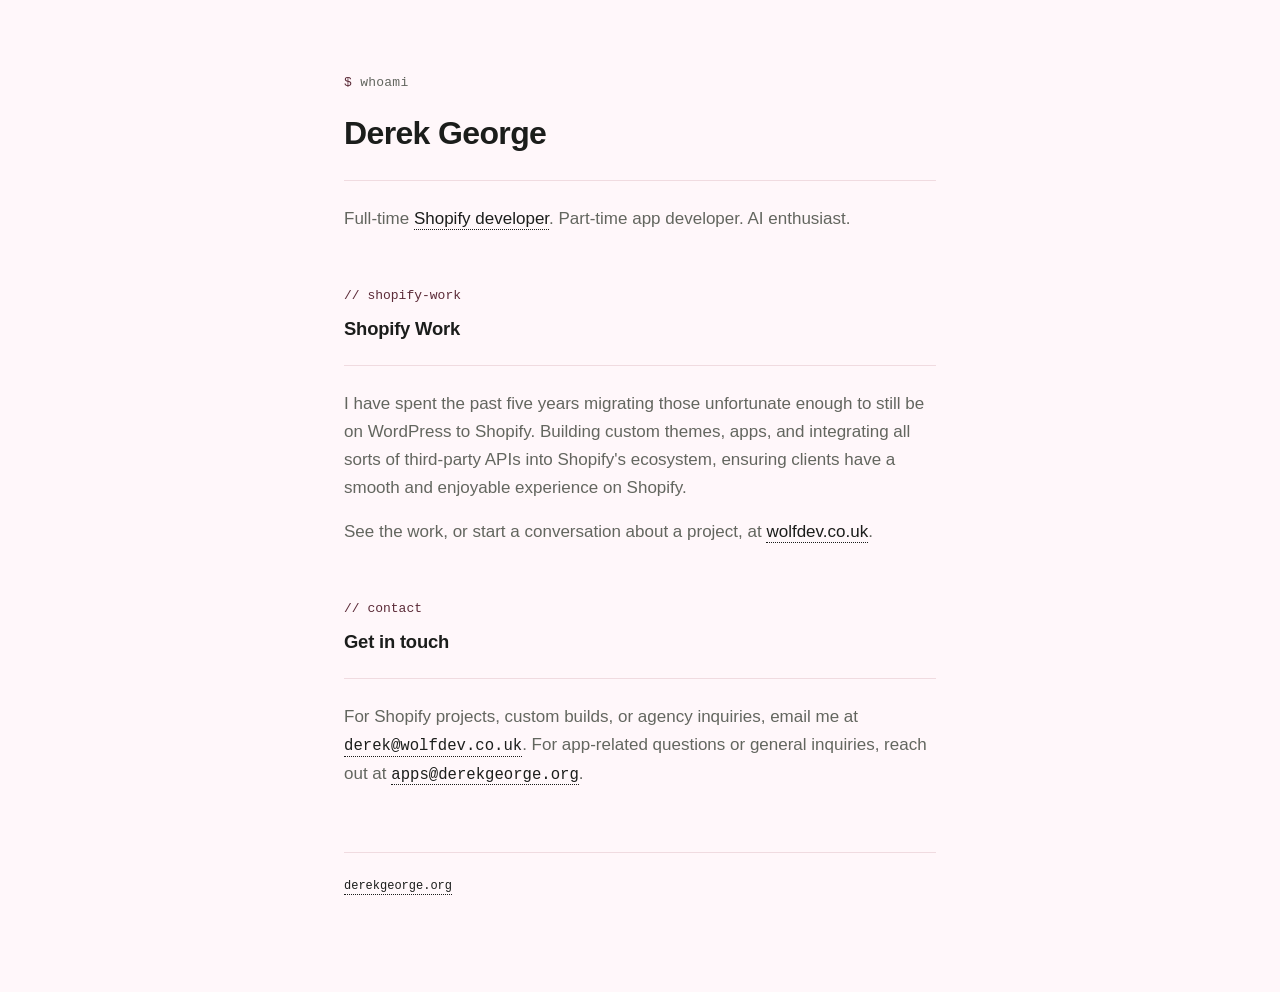
==== index.html @ c5f20470 "Add SEO metadata, icons, 404 page and site-wide consistency fixes Content and markup were already so" ====
<!doctype html>
<html lang="en-GB">
  <head>
    <meta charset="UTF-8" />
    <meta name="viewport" content="width=device-width, initial-scale=1.0" />
    <title>Derek George — Shopify &amp; App Developer</title>
    <meta
      name="description"
      content="Derek George — Shopify developer at Wolfdev, building custom themes, apps and third-party API integrations. Part-time Apple app developer and AI enthusiast."
    />
    <link rel="canonical" href="https://derekgeorge.org/" />
    <link rel="stylesheet" href="style.css" />
    <link rel="icon" href="favicon.svg" type="image/svg+xml" />
    <link rel="apple-touch-icon" href="apple-touch-icon.png" />
    <meta name="theme-color" content="#fff7fa" />

    <meta property="og:type" content="website" />
    <meta property="og:site_name" content="derekgeorge.org" />
    <meta property="og:title" content="Derek George — Shopify &amp; App Developer" />
    <meta
      property="og:description"
      content="Shopify developer at Wolfdev, building custom themes, apps and third-party API integrations. Part-time Apple app developer."
    />
    <meta property="og:url" content="https://derekgeorge.org/" />
    <meta name="twitter:card" content="summary" />

    <script type="application/ld+json">
      {
        "@context": "https://schema.org",
        "@graph": [
          {
            "@type": "Person",
            "@id": "https://derekgeorge.org/#derek",
            "name": "Derek George",
            "url": "https://derekgeorge.org/",
            "jobTitle": "Shopify Developer",
            "email": "apps@derekgeorge.org",
            "sameAs": ["https://wolfdev.co.uk"],
            "knowsAbout": [
              "Shopify",
              "Shopify theme development",
              "Shopify app development",
              "iOS development",
              "macOS development"
            ]
          },
          {
            "@type": "WebSite",
            "url": "https://derekgeorge.org/",
            "name": "derekgeorge.org",
            "publisher": { "@id": "https://derekgeorge.org/#derek" }
          }
        ]
      }
    </script>
  </head>
  <body>
    <div class="wrap">
      <main>
        <section>
          <p class="prompt">whoami</p>
          <h1>Derek George</h1>
          <hr />
          <p>
            Full-time <a href="#shopify">Shopify developer</a>. Part-time app
            developer. AI enthusiast.
          </p>
        </section>

        <section id="shopify">
          <span class="eyebrow" aria-hidden="true">// shopify-work</span>
          <h2>Shopify Work</h2>
          <hr />
          <p>
            I have spent the past five years migrating those unfortunate
            enough to still be on WordPress to Shopify. Building custom themes,
            apps, and integrating all sorts of third-party APIs into
            Shopify's ecosystem, ensuring clients have a smooth and enjoyable
            experience on Shopify.
          </p>
          <p>
            See the work, or start a conversation about a project, at
            <a href="https://wolfdev.co.uk" target="_blank" rel="noopener"
              >wolfdev.co.uk</a
            >.
          </p>
        </section>

        <!--
          App sections hidden until there are live apps to point at.
          Restore by removing the comment markers around a section.

          The policy and terms pages are unaffected: policy/<app>/ and
          terms/<app>/ are their own pages and stay reachable at their URLs,
          they just aren't linked from here while this is hidden.
        -->

        <!--
        <section id="shopify-apps">
          <span class="eyebrow" aria-hidden="true">// shopify-app-development</span>
          <h2>Shopify App Development</h2>
          <hr />
          <p>
            I build Shopify apps which aim to help store owners fill gaps in
            their store, improve conversion and customer experience.
          </p>
        </section>
        -->

        <!--
        <section id="apple-apps">
          <span class="eyebrow" aria-hidden="true">// apple-app-development</span>
          <h2>Apple App Development</h2>
          <hr />
          <p>
            Using my knowledge from building apps for over a decade, and
            leveraging AI, I tinker with building apps within Apple's ecosystem.
            I generally release these apps for free and build them to fill gaps
            in my own personal life, in the hope that other people can get some
            use out of them.
          </p>
          <p>
            Privacy policies and terms for my apps:
            <a href="policy/babee/">Babee</a> (<a href="terms/babee/">terms</a>)
            and <a href="policy/stint/">Stint</a>
            (<a href="terms/stint/">terms</a>).
          </p>
        </section>
        -->

        <section id="contact">
          <span class="eyebrow" aria-hidden="true">// contact</span>
          <h2>Get in touch</h2>
          <hr />
          <p>
            For Shopify projects, custom builds, or agency inquiries, email me
            at
            <a href="mailto:derek@wolfdev.co.uk">derek@wolfdev.co.uk</a>. For
            app-related questions or general inquiries, reach out at
            <a href="mailto:apps@derekgeorge.org">apps@derekgeorge.org</a>.
          </p>
        </section>
      </main>

      <footer>
        <p><a href="./">derekgeorge.org</a></p>
      </footer>
    </div>
  </body>
</html>
---- style.css ----
:root {
  /* Canvas & Containers */
  --bg: #fff7fa;           /* Very soft blush background */
  --surface: #ffffff;      /* Pure white for elevated cards */
  --surface-alt: #fcecf0;  /* Subtle tinted background for hover/active */

  /* Text & Structure */
  --ink: #1b1d1b;          /* Original dark ink for sharp legibility */
  --muted: #63665f;        /* Muted gray for body context */
  --rule: #f0dbe0;         /* Soft pinkish border line */

  /* Primary Accents (Deep Wine / Plum System) */
  --pink-accent: #eec0c8;  /* Key blush pink accent (badges, highlights) */
  --accent: #5c2b38;       /* Deep plum for buttons, links, and terminal prompt */
  --accent-soft: #f8e8eb;  /* Soft rose tint for hover fills */

  /* Global Typography System */
  --font-sans: -apple-system, BlinkMacSystemFont, "Segoe UI", Roboto, Helvetica, Arial, sans-serif;
  --font-mono: ui-monospace, SFMono-Regular, Menlo, Monaco, Consolas, monospace;
  --font-size-base: 17px;
  --line-height-base: 1.65;
}

* {
  box-sizing: border-box;
}

html {
  -webkit-text-size-adjust: 100%;
}

body {
  margin: 0;
  background: var(--bg);
  color: var(--ink);
  font-family: var(--font-sans);
  font-size: var(--font-size-base);
  line-height: var(--line-height-base);
  -webkit-font-smoothing: antialiased;
}

.wrap {
  max-width: 640px;
  margin: 0 auto;
  padding: 4.5rem 1.5rem 6rem;
}

/* Terminal-style intro line */
.prompt {
  font-family: var(--font-mono);
  font-size: 0.8125rem;
  color: var(--muted);
  letter-spacing: 0.02em;
  margin: 0 0 0.85rem;
}
.prompt::before {
  content: "$ ";
  color: var(--accent);
}

h1 {
  font-size: 2rem;
  font-weight: 650;
  letter-spacing: -0.02em;
  margin: 0 0 1.25rem;
}

hr {
  border: none;
  border-top: 1px solid var(--rule);
  margin: 0 0 1.5rem;
}

section {
  margin-top: 3.25rem;
}
section:first-of-type {
  margin-top: 0;
}

.eyebrow {
  display: block;
  font-family: var(--font-mono);
  font-size: 0.8125rem;
  color: var(--accent);
  margin: 0 0 0.5rem;
}

h2 {
  font-size: 1.15rem;
  font-weight: 650;
  letter-spacing: -0.01em;
  margin: 0 0 1.25rem;
}

p {
  color: var(--muted);
  margin: 0 0 1rem;
}
p:last-child {
  margin-bottom: 0;
}

a {
  color: var(--ink);
  text-decoration: none;
  border-bottom: 1px dotted var(--ink);
  padding-bottom: 0.05em;
  transition:
    color 0.15s ease,
    border-color 0.15s ease,
    background-color 0.15s ease;
}
a:hover,
a:focus-visible {
  color: var(--accent);
  border-color: var(--accent);
  background: var(--accent-soft);
}
a:focus-visible {
  outline: 2px solid var(--accent);
  outline-offset: 3px;
  border-radius: 2px;
}

code,
a[href^="mailto:"] {
  font-family: var(--font-mono);
  font-size: 0.92em;
}

footer {
  margin-top: 4rem;
  padding-top: 1.5rem;
  border-top: 1px solid var(--rule);
  font-family: var(--font-mono);
  font-size: 0.75rem;
  color: var(--muted);
}

/* Long-form policy pages */

.doc-head h1 {
  margin-bottom: 0.4rem;
}

.updated {
  font-family: var(--font-mono);
  font-size: 0.75rem;
  color: var(--muted);
  margin: 0 0 1.5rem;
}

.callout {
  background: var(--accent-soft);
  border-left: 2px solid var(--accent);
  padding: 1rem 1.25rem;
}
.callout p {
  margin: 0;
}
.callout p + p {
  margin-top: 0.75rem;
}

ul {
  margin: 0 0 1rem;
  padding-left: 1.15rem;
  color: var(--muted);
}
ul:last-child {
  margin-bottom: 0;
}
li {
  margin: 0.35rem 0;
}
li::marker {
  color: var(--accent);
}

strong {
  color: var(--ink);
  font-weight: 650;
}

footer p {
  margin: 0;
  color: var(--muted);
}
footer .note {
  font-family: var(--font-sans);
  font-size: 0.9375rem;
  margin: 0 0 1.25rem;
}

@media (max-width: 480px) {
  .wrap {
    padding: 3rem 1.25rem 4rem;
  }
  h1 {
    font-size: 1.65rem;
  }
}

@media (prefers-reduced-motion: reduce) {
  a {
    transition: none;
  }
}
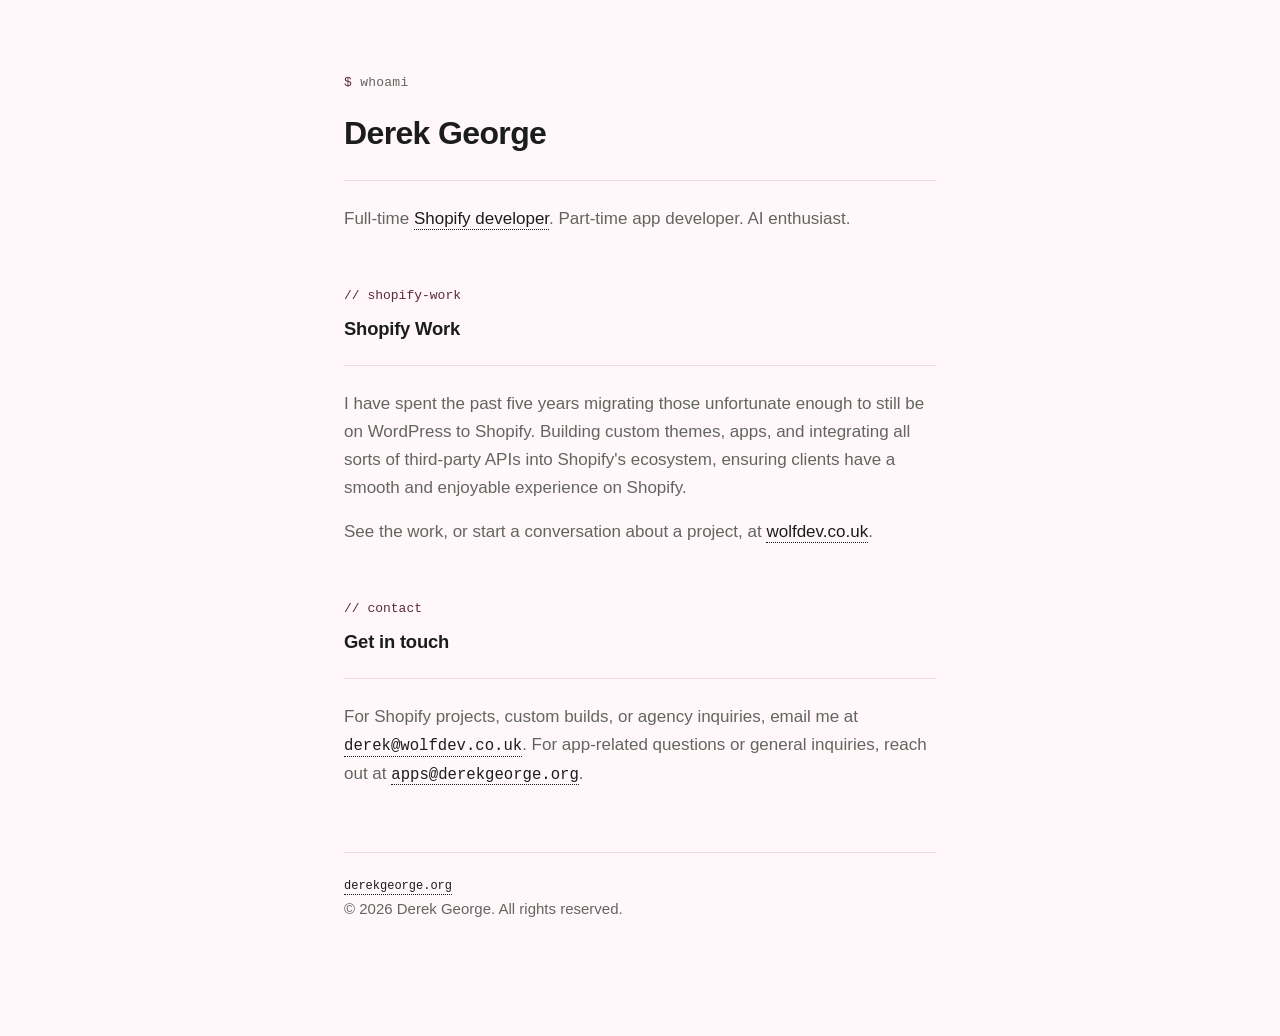
==== commit 9951733a: "Claim copyright, and say who owns what in the Babee terms The site carried no copyright notice anywh" ====
--- a/index.html
+++ b/index.html
@@ -144,6 +144,7 @@
 
       <footer>
         <p><a href="./">derekgeorge.org</a></p>
+        <p class="note">© 2026 Derek George. All rights reserved.</p>
       </footer>
     </div>
   </body>
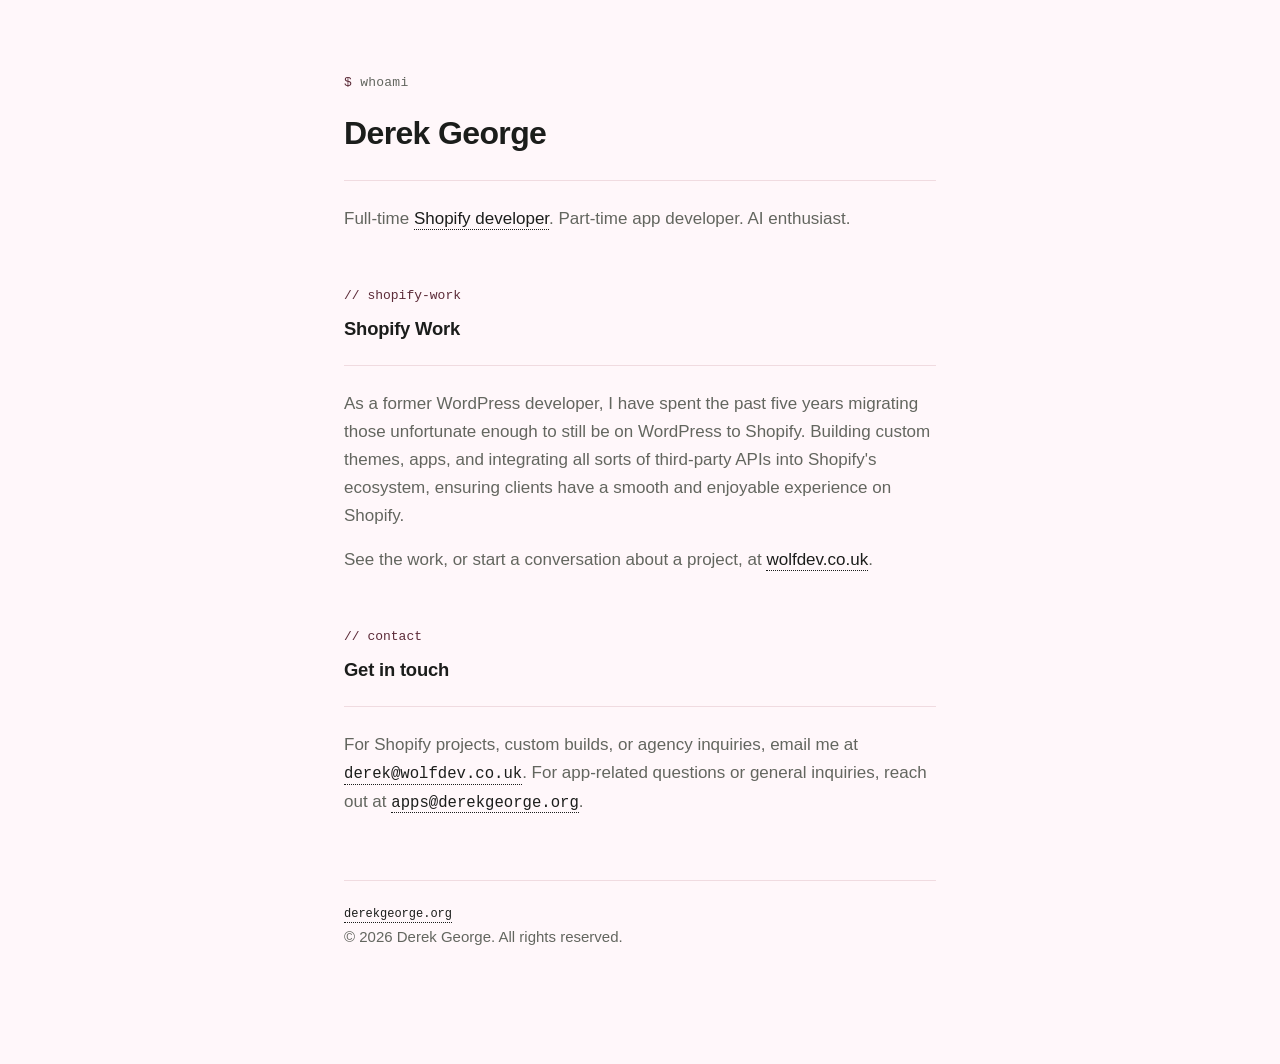
==== commit e4d13eb1: "updated intro text" ====
--- a/index.html
+++ b/index.html
@@ -72,7 +72,7 @@
           <h2>Shopify Work</h2>
           <hr />
           <p>
-            I have spent the past five years migrating those unfortunate
+            As a former WordPress developer, I have spent the past five years migrating those unfortunate
             enough to still be on WordPress to Shopify. Building custom themes,
             apps, and integrating all sorts of third-party APIs into
             Shopify's ecosystem, ensuring clients have a smooth and enjoyable
@@ -121,7 +121,7 @@
           </p>
           <p>
             Privacy policies and terms for my apps:
-            <a href="policy/babee/">Babee</a> (<a href="terms/babee/">terms</a>)
+            <a href="policy/bunty/">Bunty</a> (<a href="terms/bunty/">terms</a>)
             and <a href="policy/stint/">Stint</a>
             (<a href="terms/stint/">terms</a>).
           </p>
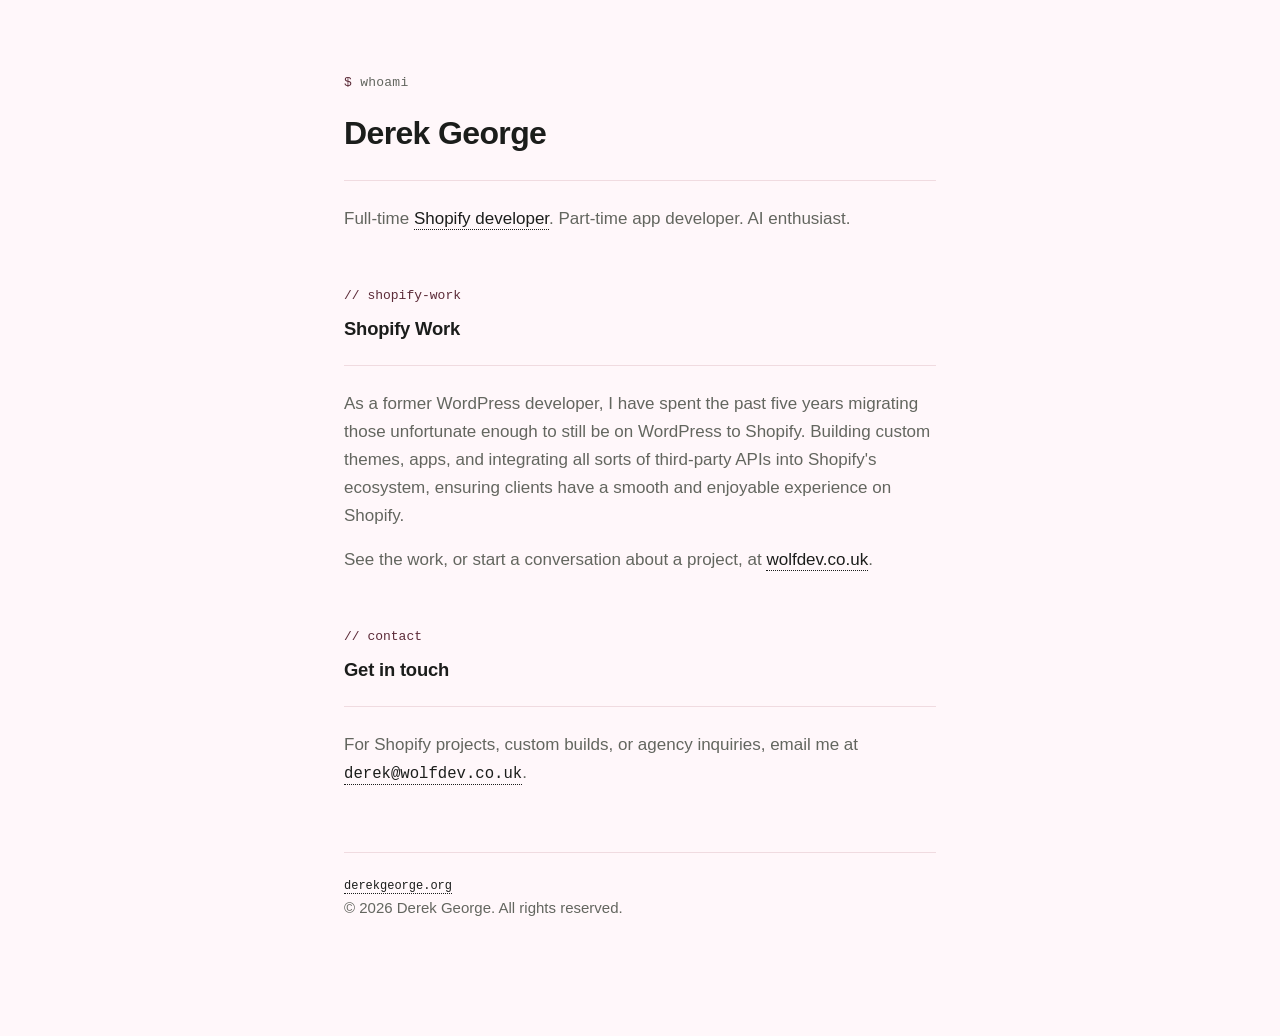
==== commit ac26576f: "Drop the apps@derekgeorge.org address from the homepage With the app pages gone there is nothing lef" ====
--- a/index.html
+++ b/index.html
@@ -34,7 +34,6 @@
             "name": "Derek George",
             "url": "https://derekgeorge.org/",
             "jobTitle": "Shopify Developer",
-            "email": "apps@derekgeorge.org",
             "sameAs": ["https://wolfdev.co.uk"],
             "knowsAbout": [
               "Shopify",
@@ -86,48 +85,6 @@
           </p>
         </section>
 
-        <!--
-          App sections hidden until there are live apps to point at.
-          Restore by removing the comment markers around a section.
-
-          The policy and terms pages are unaffected: policy/<app>/ and
-          terms/<app>/ are their own pages and stay reachable at their URLs,
-          they just aren't linked from here while this is hidden.
-        -->
-
-        <!--
-        <section id="shopify-apps">
-          <span class="eyebrow" aria-hidden="true">// shopify-app-development</span>
-          <h2>Shopify App Development</h2>
-          <hr />
-          <p>
-            I build Shopify apps which aim to help store owners fill gaps in
-            their store, improve conversion and customer experience.
-          </p>
-        </section>
-        -->
-
-        <!--
-        <section id="apple-apps">
-          <span class="eyebrow" aria-hidden="true">// apple-app-development</span>
-          <h2>Apple App Development</h2>
-          <hr />
-          <p>
-            Using my knowledge from building apps for over a decade, and
-            leveraging AI, I tinker with building apps within Apple's ecosystem.
-            I generally release these apps for free and build them to fill gaps
-            in my own personal life, in the hope that other people can get some
-            use out of them.
-          </p>
-          <p>
-            Privacy policies and terms for my apps:
-            <a href="policy/bunty/">Bunty</a> (<a href="terms/bunty/">terms</a>)
-            and <a href="policy/stint/">Stint</a>
-            (<a href="terms/stint/">terms</a>).
-          </p>
-        </section>
-        -->
-
         <section id="contact">
           <span class="eyebrow" aria-hidden="true">// contact</span>
           <h2>Get in touch</h2>
@@ -135,9 +92,7 @@
           <p>
             For Shopify projects, custom builds, or agency inquiries, email me
             at
-            <a href="mailto:derek@wolfdev.co.uk">derek@wolfdev.co.uk</a>. For
-            app-related questions or general inquiries, reach out at
-            <a href="mailto:apps@derekgeorge.org">apps@derekgeorge.org</a>.
+            <a href="mailto:derek@wolfdev.co.uk">derek@wolfdev.co.uk</a>.
           </p>
         </section>
       </main>
--- a/style.css
+++ b/style.css
@@ -138,51 +138,6 @@
   color: var(--muted);
 }
 
-/* Long-form policy pages */
-
-.doc-head h1 {
-  margin-bottom: 0.4rem;
-}
-
-.updated {
-  font-family: var(--font-mono);
-  font-size: 0.75rem;
-  color: var(--muted);
-  margin: 0 0 1.5rem;
-}
-
-.callout {
-  background: var(--accent-soft);
-  border-left: 2px solid var(--accent);
-  padding: 1rem 1.25rem;
-}
-.callout p {
-  margin: 0;
-}
-.callout p + p {
-  margin-top: 0.75rem;
-}
-
-ul {
-  margin: 0 0 1rem;
-  padding-left: 1.15rem;
-  color: var(--muted);
-}
-ul:last-child {
-  margin-bottom: 0;
-}
-li {
-  margin: 0.35rem 0;
-}
-li::marker {
-  color: var(--accent);
-}
-
-strong {
-  color: var(--ink);
-  font-weight: 650;
-}
-
 footer p {
   margin: 0;
   color: var(--muted);
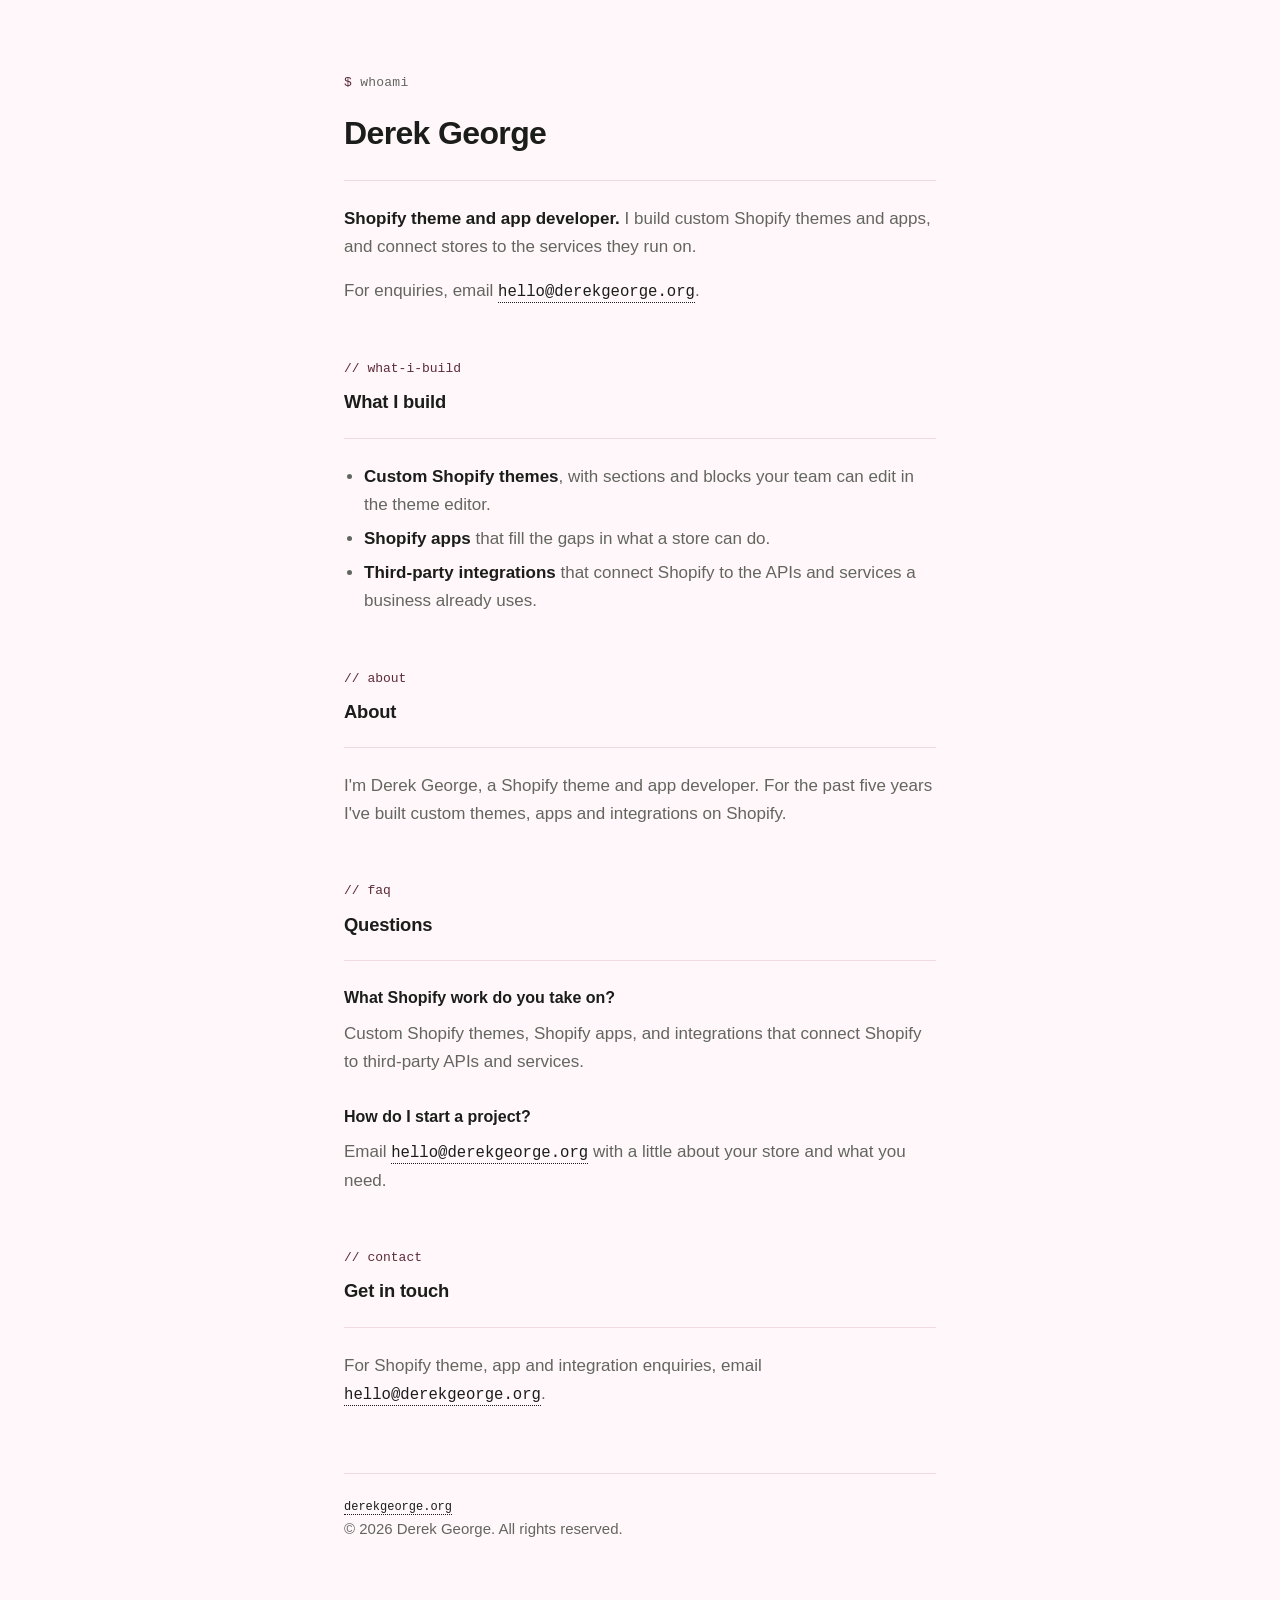
==== commit 48641345: "Turn the homepage into a Shopify theme and app developer landing page The homepage now says plainly " ====
--- a/index.html
+++ b/index.html
@@ -3,10 +3,15 @@
   <head>
     <meta charset="UTF-8" />
     <meta name="viewport" content="width=device-width, initial-scale=1.0" />
-    <title>Derek George — Shopify &amp; App Developer</title>
+    <title>Derek George — Shopify Theme &amp; App Developer</title>
     <meta
       name="description"
-      content="Derek George — Shopify developer at Wolfdev, building custom themes, apps and third-party API integrations. Part-time Apple app developer and AI enthusiast."
+      content="Derek George is a Shopify theme and app developer, building custom themes, apps and API integrations. Email hello@derekgeorge.org to start a project."
+    />
+    <meta name="author" content="Derek George" />
+    <meta
+      name="robots"
+      content="index, follow, max-snippet:-1, max-image-preview:large"
     />
     <link rel="canonical" href="https://derekgeorge.org/" />
     <link rel="stylesheet" href="style.css" />
@@ -14,14 +19,20 @@
     <link rel="apple-touch-icon" href="apple-touch-icon.png" />
     <meta name="theme-color" content="#fff7fa" />
 
-    <meta property="og:type" content="website" />
+    <meta property="og:type" content="profile" />
     <meta property="og:site_name" content="derekgeorge.org" />
-    <meta property="og:title" content="Derek George — Shopify &amp; App Developer" />
+    <meta property="og:locale" content="en_GB" />
+    <meta
+      property="og:title"
+      content="Derek George — Shopify Theme &amp; App Developer"
+    />
     <meta
       property="og:description"
-      content="Shopify developer at Wolfdev, building custom themes, apps and third-party API integrations. Part-time Apple app developer."
+      content="Custom Shopify themes, apps and third-party API integrations. Email hello@derekgeorge.org to start a project."
     />
     <meta property="og:url" content="https://derekgeorge.org/" />
+    <meta property="profile:first_name" content="Derek" />
+    <meta property="profile:last_name" content="George" />
     <meta name="twitter:card" content="summary" />
 
     <script type="application/ld+json">
@@ -33,21 +44,81 @@
             "@id": "https://derekgeorge.org/#derek",
             "name": "Derek George",
             "url": "https://derekgeorge.org/",
-            "jobTitle": "Shopify Developer",
-            "sameAs": ["https://wolfdev.co.uk"],
+            "email": "hello@derekgeorge.org",
+            "jobTitle": "Shopify Theme & App Developer",
+            "description": "Shopify theme and app developer building custom Shopify themes, Shopify apps and third-party API integrations.",
             "knowsAbout": [
               "Shopify",
               "Shopify theme development",
               "Shopify app development",
-              "iOS development",
-              "macOS development"
+              "Liquid",
+              "Shopify API integrations"
+            ],
+            "makesOffer": [
+              {
+                "@type": "Offer",
+                "itemOffered": {
+                  "@type": "Service",
+                  "name": "Custom Shopify theme development"
+                }
+              },
+              {
+                "@type": "Offer",
+                "itemOffered": {
+                  "@type": "Service",
+                  "name": "Shopify app development"
+                }
+              },
+              {
+                "@type": "Offer",
+                "itemOffered": {
+                  "@type": "Service",
+                  "name": "Shopify third-party API integrations"
+                }
+              }
             ]
           },
           {
             "@type": "WebSite",
+            "@id": "https://derekgeorge.org/#website",
             "url": "https://derekgeorge.org/",
             "name": "derekgeorge.org",
+            "inLanguage": "en-GB",
             "publisher": { "@id": "https://derekgeorge.org/#derek" }
+          },
+          {
+            "@type": "ProfilePage",
+            "@id": "https://derekgeorge.org/#webpage",
+            "url": "https://derekgeorge.org/",
+            "name": "Derek George — Shopify Theme & App Developer",
+            "inLanguage": "en-GB",
+            "dateModified": "2026-11-27",
+            "isPartOf": { "@id": "https://derekgeorge.org/#website" },
+            "mainEntity": { "@id": "https://derekgeorge.org/#derek" }
+          },
+          {
+            "@type": "FAQPage",
+            "@id": "https://derekgeorge.org/#faq",
+            "url": "https://derekgeorge.org/",
+            "isPartOf": { "@id": "https://derekgeorge.org/#website" },
+            "mainEntity": [
+              {
+                "@type": "Question",
+                "name": "What Shopify work do you take on?",
+                "acceptedAnswer": {
+                  "@type": "Answer",
+                  "text": "Custom Shopify themes, Shopify apps, and integrations that connect Shopify to third-party APIs and services."
+                }
+              },
+              {
+                "@type": "Question",
+                "name": "How do I start a project?",
+                "acceptedAnswer": {
+                  "@type": "Answer",
+                  "text": "Email hello@derekgeorge.org with a little about your store and what you need."
+                }
+              }
+            ]
           }
         ]
       }
@@ -61,27 +132,61 @@
           <h1>Derek George</h1>
           <hr />
           <p>
-            Full-time <a href="#shopify">Shopify developer</a>. Part-time app
-            developer. AI enthusiast.
-          </p>
-        </section>
-
-        <section id="shopify">
-          <span class="eyebrow" aria-hidden="true">// shopify-work</span>
-          <h2>Shopify Work</h2>
-          <hr />
-          <p>
-            As a former WordPress developer, I have spent the past five years migrating those unfortunate
-            enough to still be on WordPress to Shopify. Building custom themes,
-            apps, and integrating all sorts of third-party APIs into
-            Shopify's ecosystem, ensuring clients have a smooth and enjoyable
-            experience on Shopify.
-          </p>
-          <p>
-            See the work, or start a conversation about a project, at
-            <a href="https://wolfdev.co.uk" target="_blank" rel="noopener"
-              >wolfdev.co.uk</a
-            >.
+            <strong>Shopify theme and app developer.</strong> I build custom
+            Shopify themes and apps, and connect stores to the services they
+            run on.
+          </p>
+          <p>
+            For enquiries, email
+            <a href="mailto:hello@derekgeorge.org">hello@derekgeorge.org</a>.
+          </p>
+        </section>
+
+        <section id="services">
+          <span class="eyebrow" aria-hidden="true">// what-i-build</span>
+          <h2>What I build</h2>
+          <hr />
+          <ul>
+            <li>
+              <strong>Custom Shopify themes</strong>, with sections and blocks
+              your team can edit in the theme editor.
+            </li>
+            <li>
+              <strong>Shopify apps</strong> that fill the gaps in what a store
+              can do.
+            </li>
+            <li>
+              <strong>Third-party integrations</strong> that connect Shopify to
+              the APIs and services a business already uses.
+            </li>
+          </ul>
+        </section>
+
+        <section id="about">
+          <span class="eyebrow" aria-hidden="true">// about</span>
+          <h2>About</h2>
+          <hr />
+          <p>
+            I'm Derek George, a Shopify theme and app developer. For the past
+            five years I've built custom themes, apps and integrations on
+            Shopify.
+          </p>
+        </section>
+
+        <section id="faq">
+          <span class="eyebrow" aria-hidden="true">// faq</span>
+          <h2>Questions</h2>
+          <hr />
+          <h3>What Shopify work do you take on?</h3>
+          <p>
+            Custom Shopify themes, Shopify apps, and integrations that connect
+            Shopify to third-party APIs and services.
+          </p>
+          <h3>How do I start a project?</h3>
+          <p>
+            Email
+            <a href="mailto:hello@derekgeorge.org">hello@derekgeorge.org</a>
+            with a little about your store and what you need.
           </p>
         </section>
 
@@ -90,9 +195,8 @@
           <h2>Get in touch</h2>
           <hr />
           <p>
-            For Shopify projects, custom builds, or agency inquiries, email me
-            at
-            <a href="mailto:derek@wolfdev.co.uk">derek@wolfdev.co.uk</a>.
+            For Shopify theme, app and integration enquiries, email
+            <a href="mailto:hello@derekgeorge.org">hello@derekgeorge.org</a>.
           </p>
         </section>
       </main>
--- a/style.css
+++ b/style.css
@@ -93,12 +93,84 @@
   margin: 0 0 1.25rem;
 }
 
+/* Question headings, such as the homepage FAQ. */
+h3 {
+  font-size: 1rem;
+  font-weight: 600;
+  margin: 1.75rem 0 0.5rem;
+}
+hr + h3 {
+  margin-top: 0;
+}
+
 p {
   color: var(--muted);
   margin: 0 0 1rem;
 }
 p:last-child {
   margin-bottom: 0;
+}
+
+ul {
+  color: var(--muted);
+  margin: 0 0 1rem;
+  padding-left: 1.25rem;
+}
+li {
+  margin-bottom: 0.4rem;
+}
+strong {
+  color: var(--ink);
+  font-weight: 600;
+}
+
+ol {
+  color: var(--muted);
+  margin: 0 0 1rem;
+  padding-left: 1.4rem;
+}
+
+/* Screenshots: full width of the column, with a soft frame. */
+.shot {
+  margin: 1.5rem 0;
+}
+.shot img {
+  display: block;
+  width: 100%;
+  height: auto;
+  border: 1px solid var(--rule);
+  border-radius: 8px;
+  background: var(--surface);
+}
+
+/* Simple data tables, such as pricing. */
+.table-wrap {
+  overflow-x: auto;
+  margin: 0 0 1rem;
+}
+table {
+  width: 100%;
+  border-collapse: collapse;
+  font-size: 0.9375rem;
+}
+th,
+td {
+  text-align: left;
+  padding: 0.6rem 0.75rem;
+  border-bottom: 1px solid var(--rule);
+}
+thead th {
+  font-family: var(--font-mono);
+  font-size: 0.8125rem;
+  font-weight: 500;
+  color: var(--accent);
+}
+tbody th {
+  font-weight: 500;
+  color: var(--muted);
+}
+td {
+  color: var(--ink);
 }
 
 a {
